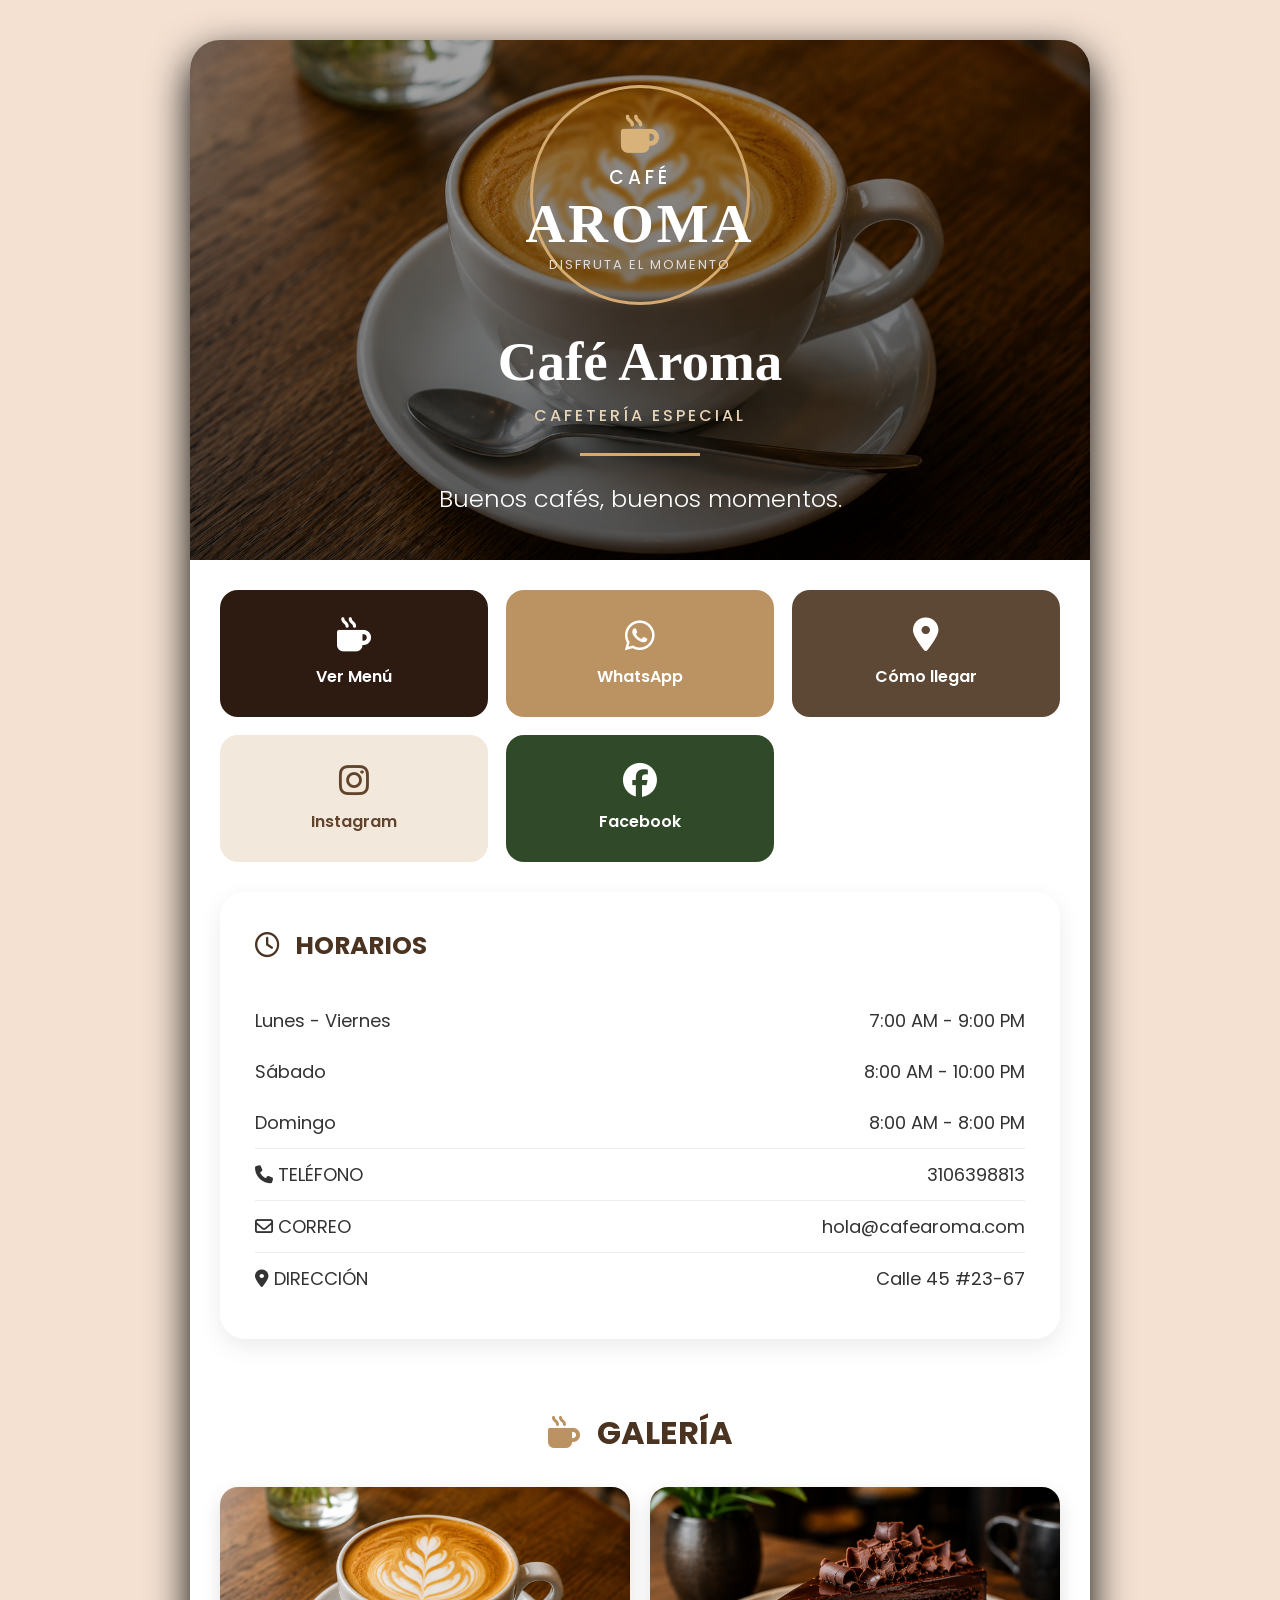
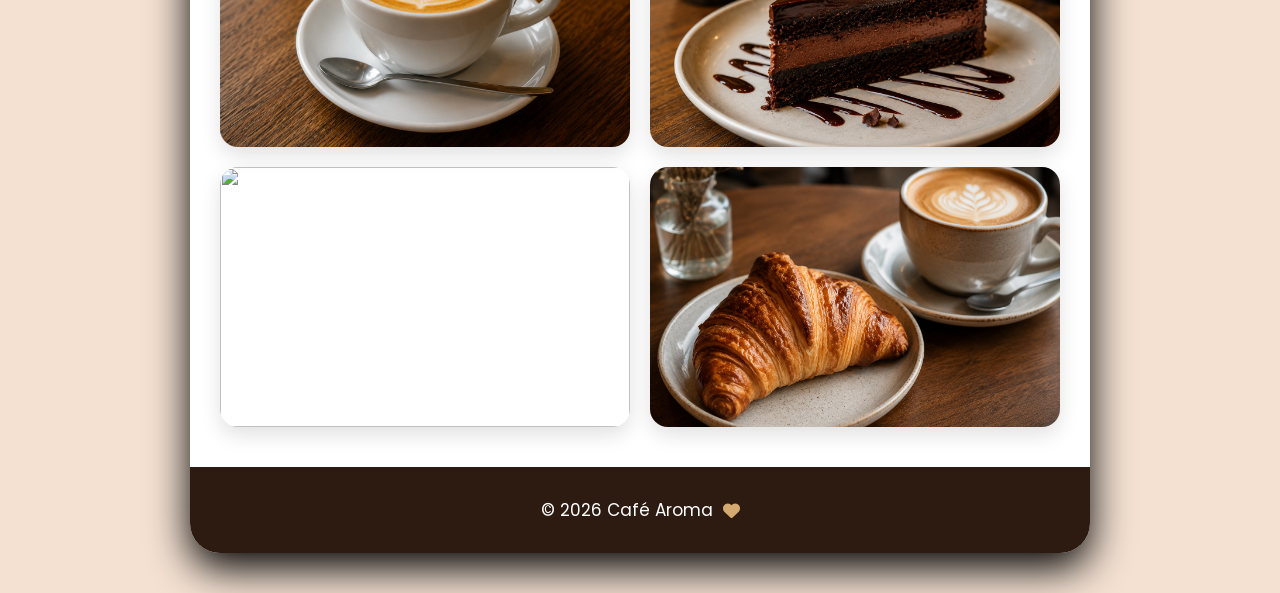
==== index.html @ 32a3ee18 "Add files via upload" ====
<!DOCTYPE html>
<html lang="es">

<head>

    <meta charset="UTF-8">
    <meta name="viewport" content="width=device-width, initial-scale=1.0">

    <title>Café Aroma</title>

    <!-- Google Fonts -->
    <link href="https://fonts.googleapis.com/css2?family=Poppins:wght@300;400;500;600;700&display=swap"
        rel="stylesheet">

    <!-- Font Awesome -->
    <link rel="stylesheet"
        href="https://cdnjs.cloudflare.com/ajax/libs/font-awesome/6.6.0/css/all.min.css">

    <link rel="stylesheet" href="style.css">

</head>

<body>

<div class="container">

<!-- HERO -->

<header class="hero">

<div class="overlay">

<div class="logo">

<i class="fa-solid fa-mug-hot"></i>

<h3>CAFÉ</h3>

<h1>AROMA</h1>

<p>DISFRUTA EL MOMENTO</p>

</div>

<h2>Café Aroma</h2>

<h4>Cafetería Especial</h4>

<div class="linea"></div>

<p class="frase">

Buenos cafés, buenos momentos.

</p>

</div>

</header>

<!-- BOTONES -->

<section class="botones">

<a href="menu.html" class="btn oscuro">

<i class="fa-solid fa-mug-hot"></i>

<span>Ver Menú</span>

</a>

<a href="https://wa.me/573106398813" class="btn cafe">

<i class="fa-brands fa-whatsapp"></i>

<span>WhatsApp</span>

</a>

<a href="https://www.google.com/maps/@4.636672,-74.186752,14z?entry=ttu&g_ep=EgoyMDI2MDYyNC4wIKXMDSoASAFQAw%3D%3D" class="btn marron">

<i class="fa-solid fa-location-dot"></i>

<span>Cómo llegar</span>

</a>

<a href="https://www.instagram.com/accounts/login/?next=%2Fexplore%2Flocations%2F584490392%2Finstragram%2F&source=desktop_nav" class="btn claro">

<i class="fa-brands fa-instagram"></i>

<span>Instagram</span>

</a>

<a href="https://www.facebook.com/login/device-based/regular/login/?login_attempt=1" class="btn verde">

<i class="fa-brands fa-facebook"></i>

<span>Facebook</span>

</a>

</section>

<!-- INFORMACIÓN -->

<section class="card">

<h3>

<i class="fa-regular fa-clock"></i>

HORARIOS

</h3>

<div class="fila">

<p>Lunes - Viernes</p>

<p>7:00 AM - 9:00 PM</p>

</div>

<div class="fila">

<p>Sábado</p>

<p>8:00 AM - 10:00 PM</p>

</div>

<div class="fila">

<p>Domingo</p>

<p>8:00 AM - 8:00 PM</p>

</div>

<hr>

<div class="fila">

<p>

<i class="fa-solid fa-phone"></i>

TELÉFONO

</p>

<p>3106398813</p>

</div>

<hr>

<div class="fila">

<p>

<i class="fa-regular fa-envelope"></i>

CORREO

</p>

<p>hola@cafearoma.com</p>

</div>

<hr>

<div class="fila">

<p>

<i class="fa-solid fa-location-dot"></i>

DIRECCIÓN

</p>

<p>Calle 45 #23-67</p>

</div>

</section>

<!-- GALERÍA -->

<section class="galeria">

<h2>

<i class="fa-solid fa-mug-hot"></i>

GALERÍA

</h2>

<div class="imagenes">

<img src="img/cafe.jpg">

<img src="img/pastel.jpg">

<img src="img/interior.jpg">

<img src="img/croissant.jpg">

</div>

</section>

<footer>

<p>

© 2026 Café Aroma

</p>

<i class="fa-solid fa-heart"></i>

</footer>

</div>

</body>

</html>
---- style.css ----
*{
    margin:0;
    padding:0;
    box-sizing:border-box;
}

body{
    font-family:'Poppins',sans-serif;
    background:#f4e1d2;
    display:flex;
    justify-content:center;
    padding:40px 15px;
    color:#333;
}

.container{
    width:100%;
    max-width:900px;
    background:#fff;
    border-radius:30px;
    overflow:hidden;
    box-shadow:0 15px 40px rgba(0,0,0,15);
}

/*======================
        HERO
=======================*/

.hero{
    height:520px;
    background:url("img/cafe.jpg") center center;
    background-size:cover;
    position:relative;
}

.overlay{
    width:100%;
    height:100%;
    background:linear-gradient(
    rgba(0,0,0,.35),
    rgba(0,0,0,.60));
    display:flex;
    flex-direction:column;
    justify-content:center;
    align-items:center;
    color:white;
    text-align:center;
    padding:20px;
}

.logo{

    width:220px;
    height:220px;
    border:3px solid #d4aa70;
    border-radius:50%;

    display:flex;
    flex-direction:column;
    justify-content:center;
    align-items:center;

    margin-bottom:25px;

}

.logo i{

    font-size:38px;
    color:#d9b27a;

}

.logo h3{

    letter-spacing:4px;
    margin-top:10px;
    font-weight:500;

}

.logo h1{

    font-size:55px;
    letter-spacing:3px;
    font-family:Georgia, serif;

}

.logo p{

    font-size:13px;
    letter-spacing:2px;
    color:#ddd;

}

.hero h2{

    font-size:55px;
    font-family:Georgia, serif;
    margin-bottom:10px;

}

.hero h4{

    letter-spacing:3px;
    font-weight:500;
    color:#e8d4b7;
    text-transform:uppercase;

}

.linea{

    width:120px;
    height:3px;
    background:#d4aa70;
    margin:25px 0;

}

.frase{

    font-size:24px;
    font-weight:300;

}

/*====================
      BOTONES
=====================*/

.botones{

    display:grid;
    grid-template-columns:repeat(3,1fr);
    gap:18px;

    padding:30px;

}

.btn{

    text-decoration:none;
    color:white;

    border-radius:18px;

    display:flex;
    flex-direction:column;
    justify-content:center;
    align-items:center;

    padding:28px 10px;

    transition:.35s;

    font-weight:600;

}

.btn i{

    font-size:34px;
    margin-bottom:12px;

}

.btn:hover{

    transform:translateY(-8px);

}

.oscuro{

    background:#2d1a11;

}

.cafe{

    background:#bb9362;

}

.marron{

    background:#5d4735;

}

.claro{

    background:#f2e8db;
    color:#61442d;

}

.verde{

    background:#304928;

}

/*=====================
        CARD
======================*/

.card{

    background:white;

    margin:0 30px 30px;

    border-radius:25px;

    box-shadow:0 8px 25px rgba(0,0,0,.08);

    padding:35px;

}

.card h3{

    margin-bottom:30px;

    font-size:25px;

    color:#4a3320;

}

.card h3 i{

    margin-right:10px;

}

.fila{

    display:flex;
    justify-content:space-between;
    align-items:center;

    padding:12px 0;

}

.fila p{

    font-size:18px;

}

.card hr{

    border:none;
    border-top:1px solid #ececec;
}

/*=====================
        GALERÍA
======================*/

.galeria{

    padding:40px 30px;

}

.galeria h2{

    text-align:center;
    color:#4a3320;
    font-size:32px;
    margin-bottom:30px;

}

.galeria h2 i{

    color:#bb9362;
    margin-right:10px;

}

.imagenes{

    display:grid;
    grid-template-columns:repeat(2,1fr);
    gap:20px;

}

.imagenes img{

    width:100%;
    height:260px;

    object-fit:cover;

    border-radius:18px;

    transition:.4s;

    box-shadow:0 8px 20px rgba(0,0,0,.12);

}

.imagenes img:hover{

    transform:scale(1.05);

    box-shadow:0 12px 30px rgba(0,0,0,.18);

}

/*=====================
        FOOTER
======================*/

footer{

    background:#2d1a11;

    color:white;

    padding:30px;

    display:flex;

    justify-content:center;

    align-items:center;

    gap:10px;

    font-size:17px;

}

footer i{

    color:#d4aa70;

}

/*=====================
    EFECTOS GENERALES
======================*/

.card,
.btn,
.imagenes img,
.container{

    transition:.35s;

}

.card:hover{

    transform:translateY(-4px);

    box-shadow:0 15px 35px rgba(0,0,0,.12);

}

.btn:hover{

    opacity:.95;

}

.logo{

    backdrop-filter:blur(2px);

}

/*=====================
      RESPONSIVE
======================*/

@media(max-width:900px){

.botones{

grid-template-columns:repeat(2,1fr);

}

.hero{

height:470px;

}

.hero h2{

font-size:42px;

}

.logo{

width:180px;
height:180px;

}

.logo h1{

font-size:42px;

}

}

@media(max-width:650px){

.container{

border-radius:18px;

}

.hero{

height:420px;

}

.hero h2{

font-size:34px;

}

.hero h4{

font-size:13px;

}

.frase{

font-size:18px;

}

.botones{

grid-template-columns:1fr;

padding:20px;

}

.card{

margin:20px;

padding:25px;

}

.fila{

flex-direction:column;

align-items:flex-start;

gap:5px;

}

.fila p{

font-size:16px;

}

.imagenes{

grid-template-columns:1fr;

}

.imagenes img{

height:230px;

}

.galeria{

padding:20px;

}

footer{

flex-direction:column;

font-size:15px;

}

}

@media(max-width:450px){

.logo{

width:150px;
height:150px;

}

.logo h1{

font-size:34px;

}

.logo h3{

font-size:16px;

}

.logo p{

font-size:10px;

}

.hero h2{

font-size:28px;

}

.frase{

font-size:16px;

}

.btn{

padding:22px 10px;

}

.btn i{

font-size:28px;

}

.galeria h2{

font-size:26px;

}

}

/*=====================
    SCROLL SUAVE
======================*/

html{

scroll-behavior:smooth;

}
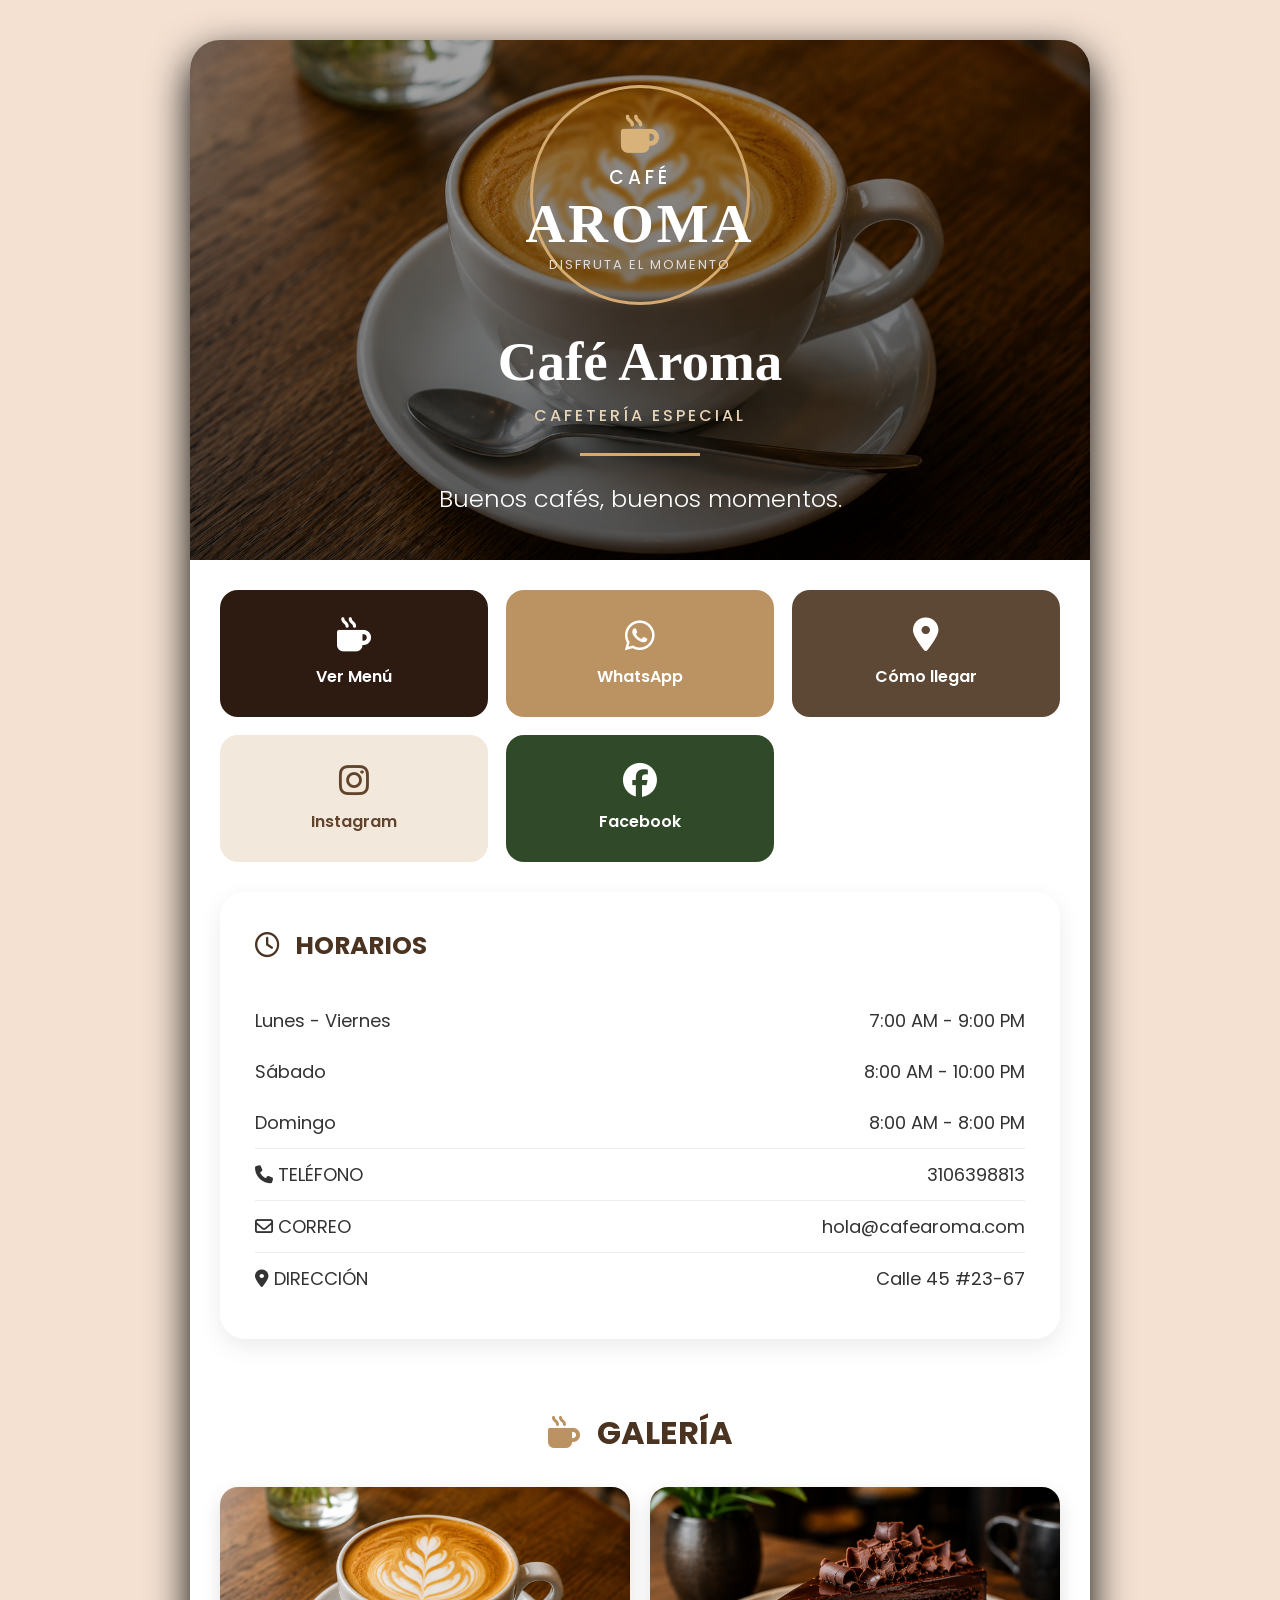
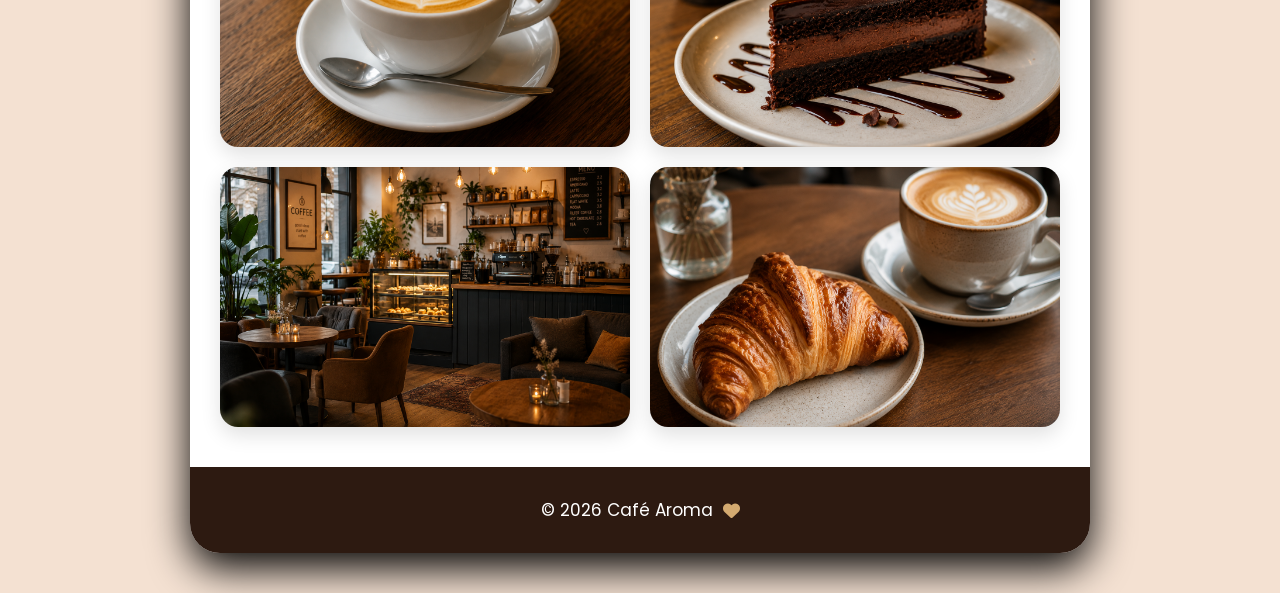
==== commit fbe3cbf4: "Update index.html" ====
--- a/index.html
+++ b/index.html
@@ -208,7 +208,7 @@
 
 <img src="img/pastel.jpg">
 
-<img src="img/interior.jpg">
+<img src="img/Interior.jpg">
 
 <img src="img/croissant.jpg">
 
@@ -232,4 +232,4 @@
 
 </body>
 
-</html>+</html>
